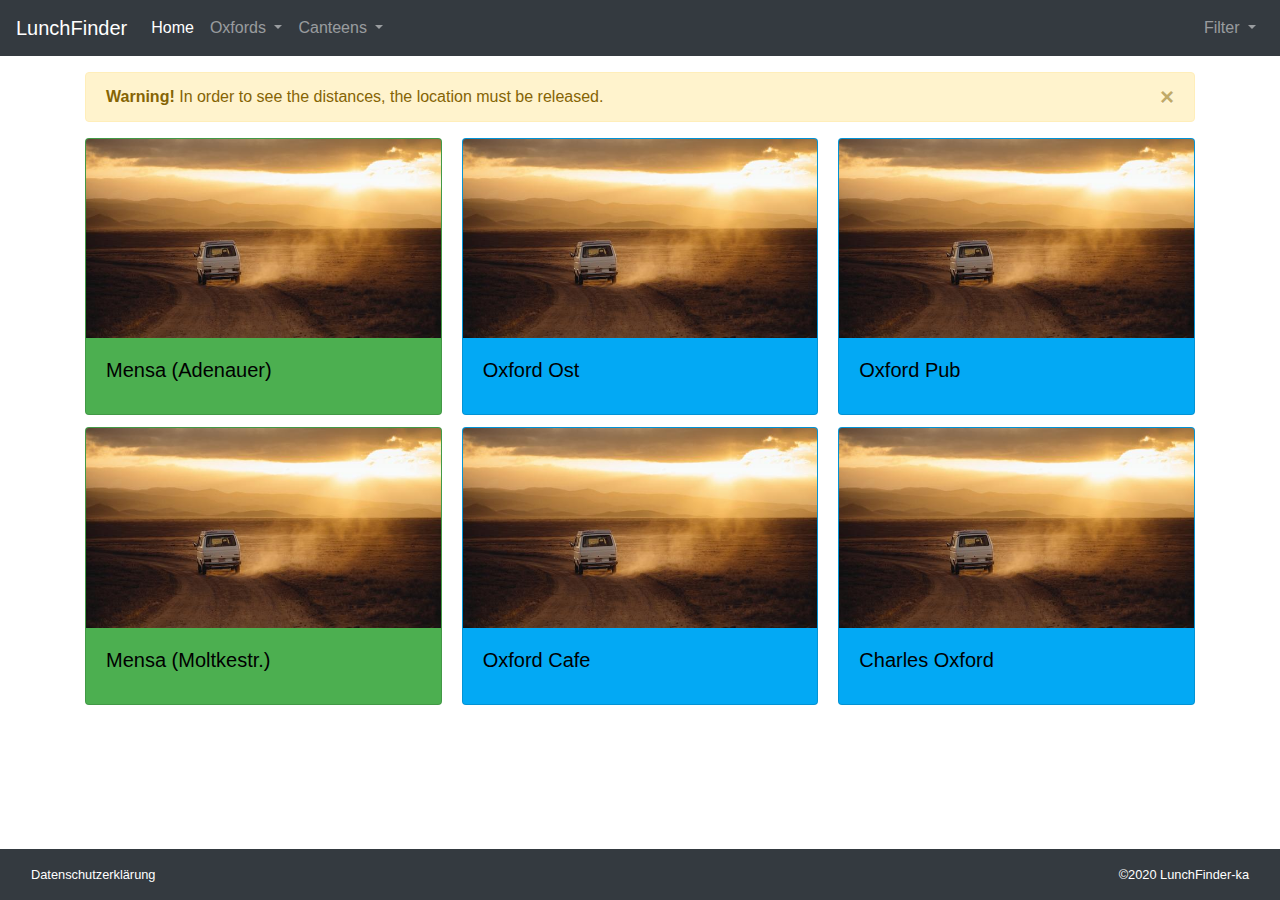
==== index.html @ defee705 "Added Error Messages for GeoLocation" ====
<!doctype html>
<html lang="en">
  <head>
    <meta name="viewport" content="width=device-width, initial-scale=1.0" />
    <meta name="theme-color" content="#363a40" />

    <!-- Bootstrap CSS 
      <link rel="stylesheet" type="text/css" href="css/bootstrap.css">
    -->
    <link rel="stylesheet" href="https://stackpath.bootstrapcdn.com/bootstrap/4.4.1/css/bootstrap.min.css" integrity="sha384-Vkoo8x4CGsO3+Hhxv8T/Q5PaXtkKtu6ug5TOeNV6gBiFeWPGFN9MuhOf23Q9Ifjh" crossorigin="anonymous">
    <link rel="stylesheet" type="text/css" href="css/custom.css">

    <title>LunchFinder</title>
    <link rel = "icon" type = "image/png" href = "https://img.icons8.com/material-outlined/24/000000/cutlery.png">
    <!-- For apple devices -->
    <link rel = "apple-touch-icon" type = "image/png" href = "https://img.icons8.com/material-outlined/24/000000/cutlery.png"/>
  </head>
  <body onload="init()">
    <nav class="navbar sticky-top navbar-expand-lg navbar-dark bg-dark">
            <a class="navbar-brand" href="index.html">LunchFinder</a>
            <button class="navbar-toggler" type="button" data-toggle="collapse" data-target="#navbarSupportedContent" aria-controls="navbarSupportedContent" aria-expanded="false" aria-label="Toggle navigation">
                <span class="navbar-toggler-icon"></span>
            </button>
            
            <div class="collapse navbar-collapse" id="navbarSupportedContent">
              <ul class="navbar-nav mr-auto">
                <li class="nav-item active">
                    <a class="nav-link" href="index.html">Home <span class="sr-only">(current)</span></a>
                </li>

                <li class="nav-item dropdown">
                  <a class="nav-link dropdown-toggle" href="#" id="navbarDropdown" role="button" data-toggle="dropdown" aria-haspopup="true" aria-expanded="false">
                    Oxfords
                  </a>
                  <div class="dropdown-menu" aria-labelledby="navbarDropdown">
                    <button class="dropdown-item" onclick="open_OxOst_site()">Oxford Ost</button>
                    <button class="dropdown-item" onclick="open_OxCafe_site()">Oxford Cafe</button>
                    <button class="dropdown-item" onclick="open_OxCharles_site()">Charles Oxford</button>
                    <div class="dropdown-divider"></div>
                    <button class="dropdown-item" onclick="open_OxPub_site()">Oxford Pub</button>
                  </div>
                </li>
                
                <li class="nav-item dropdown">
                  <a class="nav-link dropdown-toggle" href="#" id="navbarDropdown" role="button" data-toggle="dropdown" aria-haspopup="true" aria-expanded="false">
                    Canteens
                  </a>
                  <div class="dropdown-menu" aria-labelledby="navbarDropdown">
                    <button class="dropdown-item" onclick="open_MensaAdenauer_site()">Mensa (Adenauer)</button>
                    <button class="dropdown-item" onclick="open_MensaMoltke_site()">Mensa (Moltke)</button>
                  </div>
                </li>
              </ul>
              


              <ul class="navbar-nav ml-auto mt-2 mt-lg-0">
                <li class="nav-item dropdown">
                    <a class="nav-link dropdown-toggle" href="#" id="navbarDropdown" role="button" data-toggle="dropdown" aria-haspopup="true" aria-expanded="false">
                    Filter
                    </a>
                    <div class="dropdown-menu dropdown-menu-right" aria-labelledby="navbarDropdown">
                    <button class="dropdown-item" onclick="">Only Payable with Student-Card</button>
                    <button class="dropdown-item" onclick="">Only Oxfords</button>
                    <div class="dropdown-divider"></div>
                    </div>
                  </li>
              </ul>   
            </div>
      </nav>




      <div class="container pt-3 footerSpacing">
        <div id="warningSpace">

        </div>
        <div class="card-columns" id = "LocationList">
          

<!-- Mensen -->


          <li class="card bg-Mensa">
            <img class="card-img-top" src="LocationSites/Canteens/KIT_Mensa/images/Placeholder.jpg" alt="Card image cap" role="button" data-toggle="collapse" href="#collapseMensaAdenauer">
            <a class="card-body" role="button" data-toggle="collapse" href="#collapseMensaAdenauer">
              <h5 class="card-title">Mensa (Adenauer)<i class="float-right distanceColor" id="MensaAdenauerDis"></i></h5> 
            </a>

            <a class="collapse card-body text-center" id="collapseMensaAdenauer" role="button" data-toggle="collapse" href="#collapseMensaAdenauer">
              <p id="OxOst_Daily_1">
                <b>
                  Schwedische Köttbullar <br>
                </b>
                  mit Rahmsoße, Petersilienkartoffeln und Preiselbeeren
              </p>
              <p id="OxOst_Daily_2">
                <b>
                  Gemüse - Couscouspfanne <br>
                </b>
                  mit Joghurt - Ingwerdip
              </p>
                           
              <button onclick="open_Mensa_site()" type="button" class="btn btn-dark btn-lg btn-block mt-4">Show Menu</button>
            </a> 
          </li>
          
          
          
          <li class="card bg-Mensa">
            <img class="card-img-top" src="LocationSites/Canteens/Moltke_Mensa/images/Placeholder.jpg" alt="Card image cap" role="button" data-toggle="collapse" href="#collapseMensaMoltke">
            <a class="card-body" role="button" data-toggle="collapse" href="#collapseMensaMoltke">
              <h5 class="card-title">Mensa (Moltkestr.)<i class="float-right distanceColor" id="MensaMoltkeDis"></i></h5> 
            </a>

            <a class="collapse card-body text-center" id="collapseMensaMoltke" role="button" data-toggle="collapse" href="#collapseMensaMoltke">
              <p id="OxOst_Daily_1">
                <b>
                  Schwedische Köttbullar <br>
                </b>
                  mit Rahmsoße, Petersilienkartoffeln und Preiselbeeren
              </p>
              <p id="OxOst_Daily_2">
                <b>
                  Gemüse - Couscouspfanne <br>
                </b>
                  mit Joghurt - Ingwerdip
              </p>             
              <button onclick="open_Mensa_site()" type="button" class="btn btn-dark btn-lg btn-block mt-4">Show Menu</button>
            </a> 
          </li>



<!-- OXfords -->


          <li class="card bg-OxFord">
            <img class="card-img-top" src="LocationSites/Oxfords/OxfordOst/images/Placeholder.jpg" alt="Card image cap" role="button" data-toggle="collapse" href="#collapseOxOst">
            <a class="card-body" role="button" data-toggle="collapse" href="#collapseOxOst">
              <h5 class="card-title">Oxford Ost <i class="float-right distanceColor" id="OxOstDis"></i></h5> 
            </a>

            <a class="collapse card-body text-center" id="collapseOxOst" role="button" data-toggle="collapse" href="#collapseOxOst">
              <p id="OxOst_Daily_1">
                <b>
                  SPAGHETTI <br>
                </b>
                  mit eingelegten Tomaten, Rucola
                  & frisch geriebenem Parmesan
              </p>
              <p id="OxOst_Daily_2">
                <b>
                  LEICHTE SPÄTZLE <br>
                </b>
                  Käse-Gemüse Spätzle
                  an Beilagensalat
              </p>
              <p id="OxOst_Daily_3">
                <b>
                  DER ELSÄSSER <br>
                </b>
                  180 g Beef Burger mit Flammkuchen Creme,
                  Rucola & Speck dazu Pommes

              </p>              
              <button onclick="open_OxOst_site()" type="button" class="btn btn-dark btn-lg btn-block mt-4">Show Menu</button>
              <button onclick="open_OxOst_Map()" type="button" class="btn btn-success btn-lg btn-block mt-2">Show on Maps</button>
            </a> 
          </li>


          <li class="card  bg-OxFord">
            <img class="card-img-top" src="LocationSites/Oxfords/OxfordCafe/images/Placeholder.jpg" alt="Card image cap" role="button" data-toggle="collapse" href="#collapseOxCafe">
            <a class="card-body" role="button" data-toggle="collapse" href="#collapseOxCafe">
              <h5 class="card-title">Oxford Cafe <i class="float-right distanceColor" id="OxCafeDis"></i></h5> 
            </a>

            <a class="collapse card-body text-center" id="collapseOxCafe" role="button" data-toggle="collapse" href="#collapseOxCafe">
              <p id="OxOst_Daily_1">
                <b>
                  SPAGHETTI <br>
                </b>
                  mit eingelegten Tomaten, Rucola
                  & frisch geriebenem Parmesan
              </p>
              <p id="OxOst_Daily_2">
                <b>
                  LEICHTE SPÄTZLE <br>
                </b>
                  Käse-Gemüse Spätzle
                  an Beilagensalat
              </p>
              <p id="OxOst_Daily_3">
                <b>
                  DER ELSÄSSER <br>
                </b>
                  180 g Beef Burger mit Flammkuchen Creme,
                  Rucola & Speck dazu Pommes

              </p>              
              <button onclick="open_OxCafe_site()" type="button" class="btn btn-dark btn-lg btn-block mt-4">Show Menu</button>
            </a> 
          </li>

          <li class="card bg-OxFord">
            <img class="card-img-top" src="LocationSites/Oxfords/OxfordPub/images/Placeholder.jpg" alt="Card image cap" role="button" data-toggle="collapse" href="#collapseOxPub">
            <a class="card-body" role="button" data-toggle="collapse" href="#collapseOxPub">
              <h5 class="card-title">Oxford Pub <i class="float-right text-danger" id="OxPubDis"></i></h5> 
            </a>

              <a class="collapse card-body text-center" id="collapseOxPub" role="button" data-toggle="collapse" href="#collapseOxPub">
                <p id="OxOst_Daily_1">
                  <b>
                    SPAGHETTI <br>
                  </b>
                    mit eingelegten Tomaten, Rucola
                    & frisch geriebenem Parmesan
                </p>
                <p id="OxOst_Daily_2">
                  <b>
                    LEICHTE SPÄTZLE <br>
                  </b>
                    Käse-Gemüse Spätzle
                    an Beilagensalat
                </p>
                <p id="OxOst_Daily_3">
                  <b>
                    DER ELSÄSSER <br>
                  </b>
                    180 g Beef Burger mit Flammkuchen Creme,
                    Rucola & Speck dazu Pommes
  
                </p>              
                <button onclick="open_OxOst_site()" type="button" class="btn btn-dark btn-lg btn-block mt-4">Show Menu</button>
              </a> 
          </li>


          <li class="card bg-OxFord">
            <img class="card-img-top" src="LocationSites/Oxfords/OxfordCharles/images/Placeholder.jpg" alt="Card image cap" role="button" data-toggle="collapse" href="#collapseOxCharles">
            <a class="card-body" role="button" data-toggle="collapse" href="#collapseOxCharles">
              <h5 class="card-title">Charles Oxford <i class="float-right text-danger" id="OxCharlesDis"></i></h5> 
            </a>


              <a class="collapse card-body text-center" id="collapseOxCharles" role="button" data-toggle="collapse" href="#collapseOxCharles">
              <p id="OxOst_Daily_1">
                <b>
                  SPAGHETTI <br>
                </b>
                  mit eingelegten Tomaten, Rucola
                  & frisch geriebenem Parmesan
              </p>
              <p id="OxOst_Daily_2">
                <b>
                  LEICHTE SPÄTZLE <br>
                </b>
                  Käse-Gemüse Spätzle
                  an Beilagensalat
              </p>
              <p id="OxOst_Daily_3">
                <b>
                  DER ELSÄSSER <br>
                </b>
                  180 g Beef Burger mit Flammkuchen Creme,
                  Rucola & Speck dazu Pommes

              </p>              
              <button onclick="open_OxOst_site()" type="button" class="btn btn-dark btn-lg btn-block mt-4">Show Menu</button>
            </a> 
          </li>

        </div>
      </div>





      <footer class="footer bg-dark text-white">
        <div class="container-fluid">
            <div class="row">
                <a class="col text-left small" href="Datenschutzerklaerung.html">Datenschutzerklärung</a>
                <div class="col text-right small align-self-end">©2020 LunchFinder-ka</div>
            </div>
        </div>
    </footer>



    <!-- Optional JavaScript -->
    <script src="js/LocationSort.js"> </script>
    <script src="js/Websites.js"> </script>
    <script src="js/SortLocationListByScreenSize.js"> </script>
    <!-- jQuery first, then Popper.js, then Bootstrap JS -->
    <script src="https://code.jquery.com/jquery-3.4.1.slim.min.js" integrity="sha384-J6qa4849blE2+poT4WnyKhv5vZF5SrPo0iEjwBvKU7imGFAV0wwj1yYfoRSJoZ+n" crossorigin="anonymous"></script>
    <script src="https://cdn.jsdelivr.net/npm/popper.js@1.16.0/dist/umd/popper.min.js" integrity="sha384-Q6E9RHvbIyZFJoft+2mJbHaEWldlvI9IOYy5n3zV9zzTtmI3UksdQRVvoxMfooAo" crossorigin="anonymous"></script>
    <script src="https://stackpath.bootstrapcdn.com/bootstrap/4.4.1/js/bootstrap.min.js" integrity="sha384-wfSDF2E50Y2D1uUdj0O3uMBJnjuUD4Ih7YwaYd1iqfktj0Uod8GCExl3Og8ifwB6" crossorigin="anonymous"></script>

  </body>
</html>
---- css/custom.css ----
a {
    color: #000000;
    text-decoration: none;
    background-color: transparent;
  }
  
.card a:hover {
color: #000000;
text-decoration: none;
background-color: transparent;
}

.card img {
    max-height: 200px;
}


.card-columns .card {
    margin-bottom: 0.75rem;
  }

  
  @media screen and (min-width: 576px) {
    .card-columns {
      -webkit-column-count: 1;
      -moz-column-count: 1;
      column-count: 1;
      -webkit-column-gap: 1.25rem;
      -moz-column-gap: 1.25rem;
      column-gap: 1.25rem;
      orphans: 1;
      widows: 1;
    }
    .card-columns .card {
      display: inline-flex;
      width: 100%;
    }
  }
  @media screen and (min-width: 768px) {
    .card-columns {
      -webkit-column-count: 2;
      -moz-column-count: 2;
      column-count: 2;
      -webkit-column-gap: 1.25rem;
      -moz-column-gap: 1.25rem;
      column-gap: 1.25rem;
      /*next params has to be the half the number of cards*/
      orphans: 3;
      widows: 3;
    }
    .card-columns .card {
      display: inline-flex;
      width: 100%;
    }
  }
  @media screen and (min-width: 1200px) {
    .card-columns {
      -webkit-column-count: 3;
      -moz-column-count: 3;
      column-count: 3;
      -webkit-column-gap: 1.25rem;
      -moz-column-gap: 1.25rem;
      column-gap: 1.25rem;
      orphans: 2;
      widows: 2;
      
    }
    .card-columns .card {
      display: inline-flex;
      width: 100%;
    }
  }

  .card-body {
    -ms-flex: 1 1 auto;
    flex: 1 1 auto;
    min-height: 1px;
    padding: 1.25rem;
  }


  .distanceColor {
    color: #DD2C00 !important;
  }

  .bg-OxFord {
    background-color: #03A9F4 !important;
  }
  
  .bg-Mensa {
    background-color: #4CAF50 !important;
  }




/* Background pattern from Toptal Subtle Patterns */
.Info-Container{
  background-image: url(../images/infobackground.png);
}
/* Background pattern from Toptal Subtle Patterns */
.Menu-Container{
  background-image: url(../images/infoBackgroundDark.png);
  padding-bottom: 4rem;
}
@media screen and (max-width: 350px) {
  .Menu-Container {
    padding-bottom: 5rem;
  }
}


.opening-table{
  max-width: 540px;
}

.icon{
  display: block;
  margin-left: auto;
  margin-right: auto;
  margin-bottom: 25px;
}

#MenuTitle {
  font-size: 3rem;
}
@media screen and (min-width: 576px) {
  #MenuTitle {
    font-size: 4rem;
  }
}
@media screen and (min-width: 992px) {
  #MenuTitle {
    font-size: 5rem;
  }
}

.embed-responsive {
  position: relative;
  display: block;
  height: 0;
  padding: 0;
  overflow: hidden;
}



/* Footer */

html {
  height: 100%;
  box-sizing: border-box;
}

*,
*:before,
*:after {
  box-sizing: inherit;
}


body {
  position: relative;
  min-height: 100%;
}

.footerSpacing {
  padding-bottom: 4rem;
}
@media screen and (max-width: 350px) {
  .footerSpacing {
    padding-bottom: 5rem;
  }
}

.footer {
  position: absolute;
  right: 0;
  bottom: 0;
  left: 0;
  padding: 1rem;
  background-color: #efefef;
  text-align: center;
}
.footer a {
  color: white;
}
.footer a:hover {
  color: rgb(170, 170, 170);
}
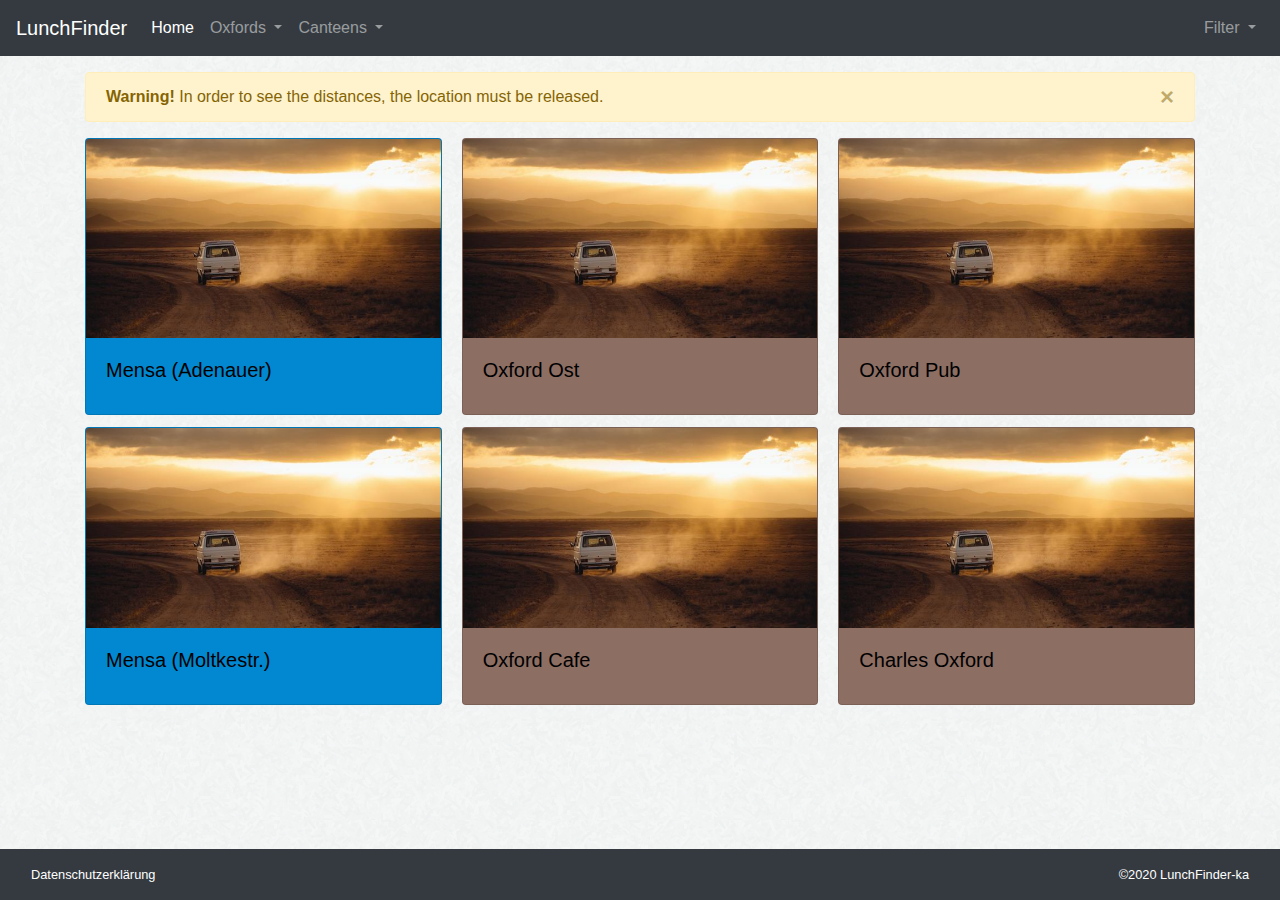
==== commit e52d471e: "indexBackground & new CardColors" ====
--- a/index.html
+++ b/index.html
@@ -15,7 +15,7 @@
     <!-- For apple devices -->
     <link rel = "apple-touch-icon" type = "image/png" href = "https://img.icons8.com/material-outlined/24/000000/cutlery.png"/>
   </head>
-  <body onload="init()">
+  <body onload="init()" id="indexBody">
     <nav class="navbar sticky-top navbar-expand-lg navbar-dark bg-dark">
             <a class="navbar-brand" href="index.html">LunchFinder</a>
             <button class="navbar-toggler" type="button" data-toggle="collapse" data-target="#navbarSupportedContent" aria-controls="navbarSupportedContent" aria-expanded="false" aria-label="Toggle navigation">
@@ -71,7 +71,6 @@
 
 
 
-
       <div class="container pt-3 footerSpacing">
         <div id="warningSpace">
 
@@ -207,7 +206,7 @@
           <li class="card bg-OxFord">
             <img class="card-img-top" src="LocationSites/Oxfords/OxfordPub/images/Placeholder.jpg" alt="Card image cap" role="button" data-toggle="collapse" href="#collapseOxPub">
             <a class="card-body" role="button" data-toggle="collapse" href="#collapseOxPub">
-              <h5 class="card-title">Oxford Pub <i class="float-right text-danger" id="OxPubDis"></i></h5> 
+              <h5 class="card-title">Oxford Pub <i class="float-right distanceColor" id="OxPubDis"></i></h5> 
             </a>
 
               <a class="collapse card-body text-center" id="collapseOxPub" role="button" data-toggle="collapse" href="#collapseOxPub">
@@ -241,7 +240,7 @@
           <li class="card bg-OxFord">
             <img class="card-img-top" src="LocationSites/Oxfords/OxfordCharles/images/Placeholder.jpg" alt="Card image cap" role="button" data-toggle="collapse" href="#collapseOxCharles">
             <a class="card-body" role="button" data-toggle="collapse" href="#collapseOxCharles">
-              <h5 class="card-title">Charles Oxford <i class="float-right text-danger" id="OxCharlesDis"></i></h5> 
+              <h5 class="card-title">Charles Oxford <i class="float-right distanceColor" id="OxCharlesDis"></i></h5> 
             </a>
 
 
--- a/css/custom.css
+++ b/css/custom.css
@@ -82,19 +82,29 @@
 
   .distanceColor {
     color: #DD2C00 !important;
+    color: rgb(221, 0, 0) !important;
   }
 
   .bg-OxFord {
     background-color: #03A9F4 !important;
+    background-color: rgb(153, 119, 24) !important;
+    background-color: #8D6E63 !important;
+
   }
   
   .bg-Mensa {
     background-color: #4CAF50 !important;
-  }
-
-
-
-
+    background-color: rgb(62, 109, 170) !important;
+    background-color: #0288D1 !important;
+  }
+
+
+
+
+/* Background pattern from Toptal Subtle Patterns */
+#indexBody{
+  background-image: url(../images/infobackground.png);
+}
 /* Background pattern from Toptal Subtle Patterns */
 .Info-Container{
   background-image: url(../images/infobackground.png);
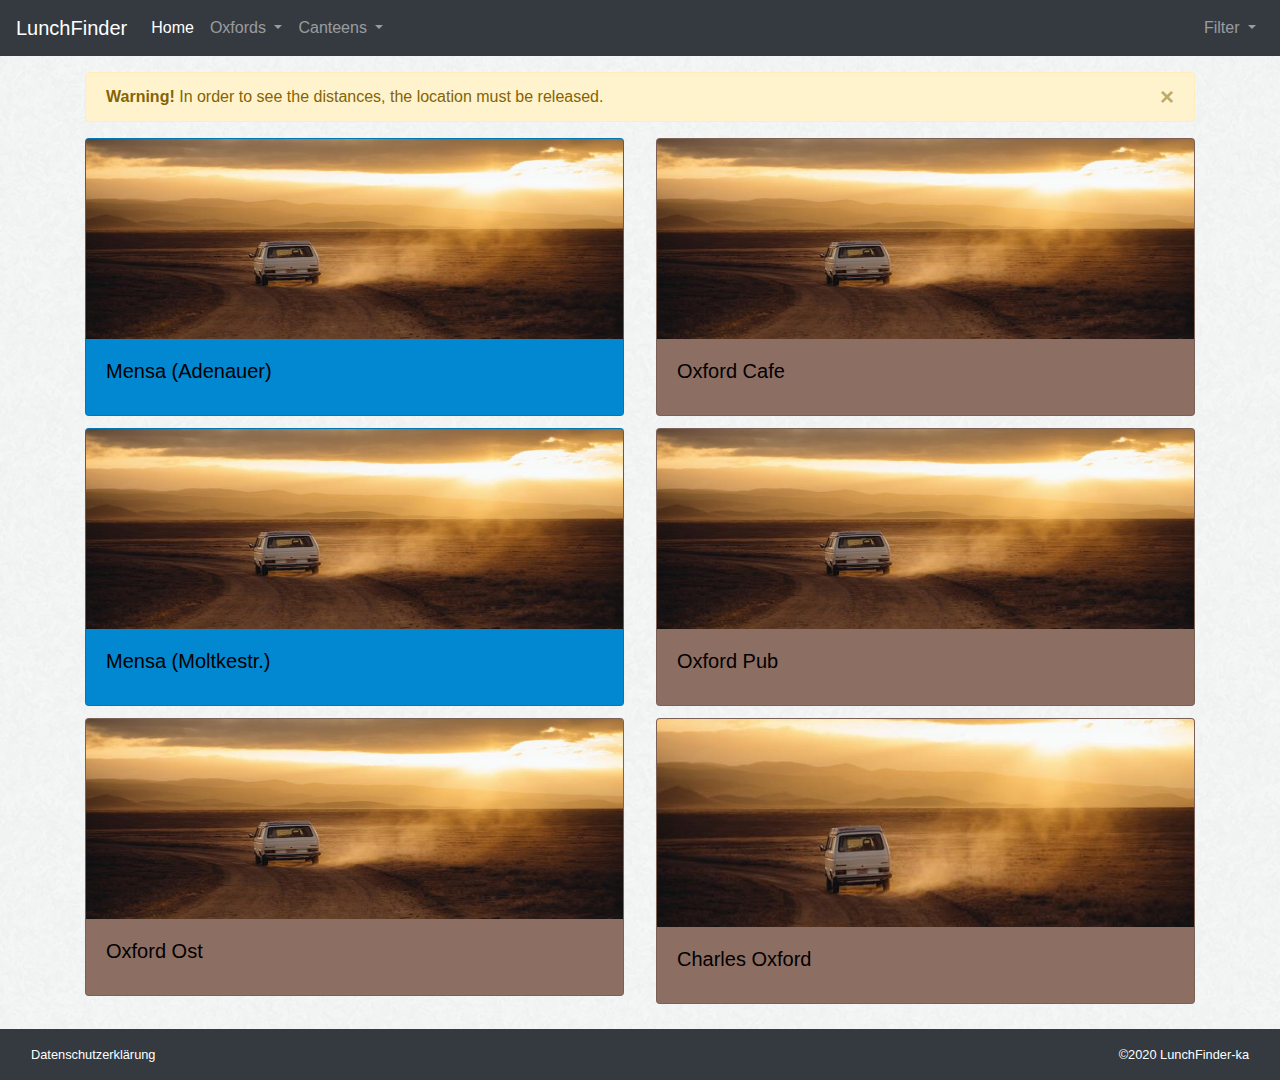
==== commit e8759ca1: "Test of scalable images in cards" ====
--- a/index.html
+++ b/index.html
@@ -238,7 +238,7 @@
 
 
           <li class="card bg-OxFord">
-            <img class="card-img-top" src="LocationSites/Oxfords/OxfordCharles/images/Placeholder.jpg" alt="Card image cap" role="button" data-toggle="collapse" href="#collapseOxCharles">
+            <a class="card-img-top" id='OxOstCarousel1' alt="Card image cap" role="button" data-toggle="collapse" href="#collapseOxCharles">
             <a class="card-body" role="button" data-toggle="collapse" href="#collapseOxCharles">
               <h5 class="card-title">Charles Oxford <i class="float-right distanceColor" id="OxCharlesDis"></i></h5> 
             </a>
--- a/css/custom.css
+++ b/css/custom.css
@@ -56,14 +56,14 @@
   }
   @media screen and (min-width: 1200px) {
     .card-columns {
-      -webkit-column-count: 3;
-      -moz-column-count: 3;
-      column-count: 3;
-      -webkit-column-gap: 1.25rem;
-      -moz-column-gap: 1.25rem;
-      column-gap: 1.25rem;
-      orphans: 2;
-      widows: 2;
+      -webkit-column-count: 2;
+      -moz-column-count: 2;
+      column-count: 2;
+      -webkit-column-gap: 2rem;
+      -moz-column-gap: 2rem;
+      column-gap: 2rem;
+      orphans: 3;
+      widows: 3;
       
     }
     .card-columns .card {
@@ -201,3 +201,11 @@
 }
 
 
+#OxOstCarousel1 {
+  background-image: url("../LocationSites/Oxfords/OxfordCharles/images/Placeholder.jpg");
+  height: 13rem;
+  width: 100%;
+  background-repeat: no-repeat;
+  background-position: 50% 50%;
+  background-size: cover;
+ }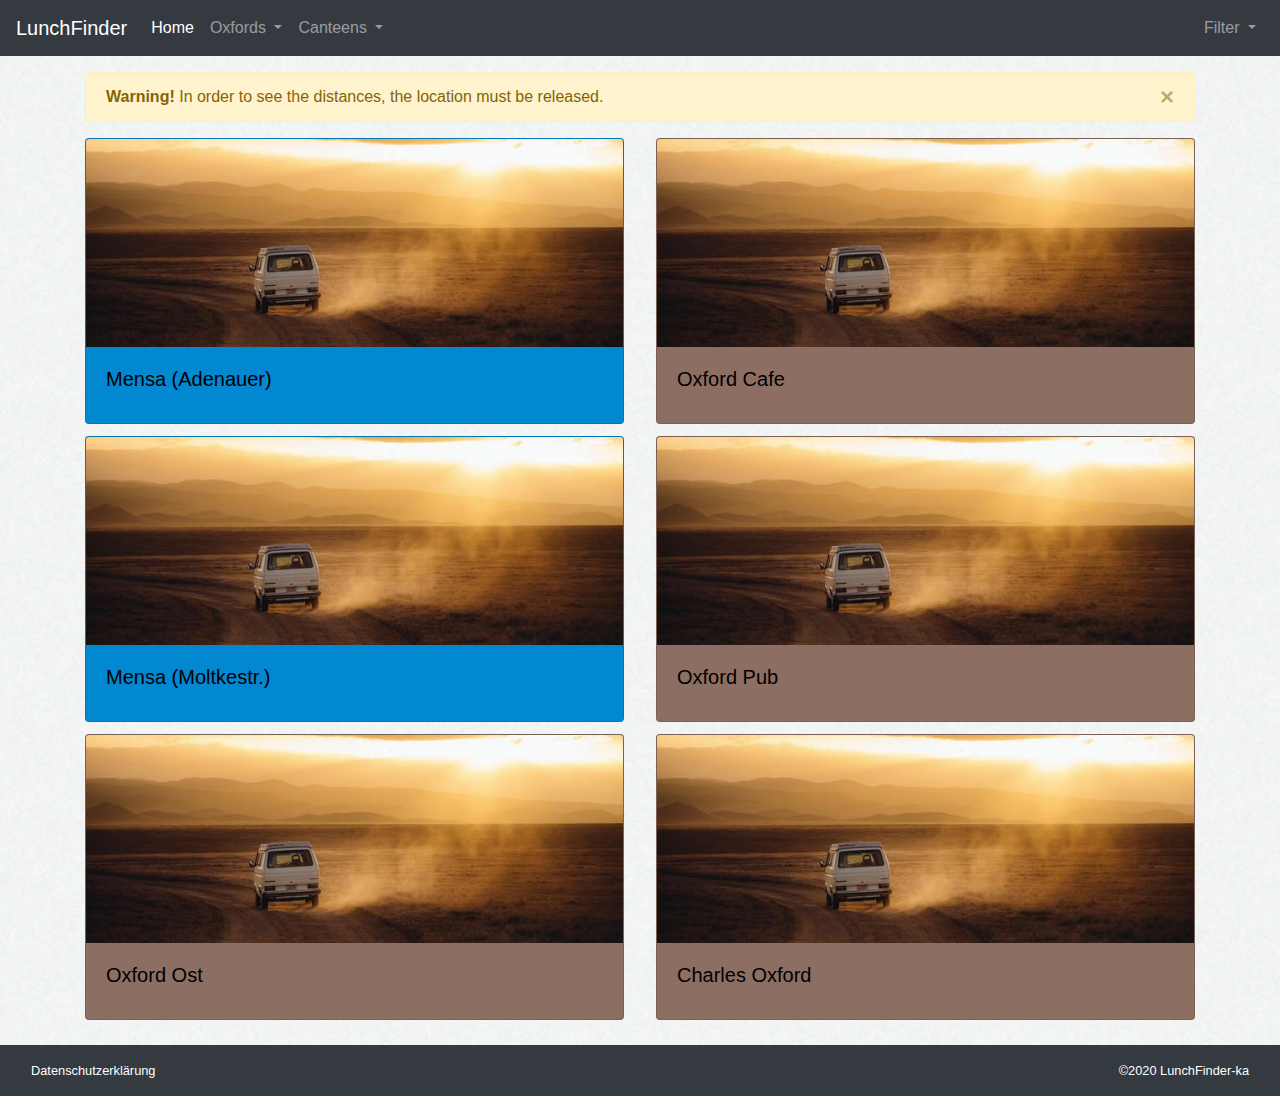
==== commit 06293fb3: "Scalable images for all Cards" ====
--- a/index.html
+++ b/index.html
@@ -9,6 +9,7 @@
     -->
     <link rel="stylesheet" href="https://stackpath.bootstrapcdn.com/bootstrap/4.4.1/css/bootstrap.min.css" integrity="sha384-Vkoo8x4CGsO3+Hhxv8T/Q5PaXtkKtu6ug5TOeNV6gBiFeWPGFN9MuhOf23Q9Ifjh" crossorigin="anonymous">
     <link rel="stylesheet" type="text/css" href="css/custom.css">
+    <link rel="stylesheet" type="text/css" href="previewImages.css">
 
     <title>LunchFinder</title>
     <link rel = "icon" type = "image/png" href = "https://img.icons8.com/material-outlined/24/000000/cutlery.png">
@@ -82,7 +83,7 @@
 
 
           <li class="card bg-Mensa">
-            <img class="card-img-top" src="LocationSites/Canteens/KIT_Mensa/images/Placeholder.jpg" alt="Card image cap" role="button" data-toggle="collapse" href="#collapseMensaAdenauer">
+            <a class="card-img-top" id='MensaAdenauerImage' alt="Card image cap" role="button" data-toggle="collapse" href="#collapseOxCharles">
             <a class="card-body" role="button" data-toggle="collapse" href="#collapseMensaAdenauer">
               <h5 class="card-title">Mensa (Adenauer)<i class="float-right distanceColor" id="MensaAdenauerDis"></i></h5> 
             </a>
@@ -108,7 +109,7 @@
           
           
           <li class="card bg-Mensa">
-            <img class="card-img-top" src="LocationSites/Canteens/Moltke_Mensa/images/Placeholder.jpg" alt="Card image cap" role="button" data-toggle="collapse" href="#collapseMensaMoltke">
+            <a class="card-img-top" id='MensaMoltkeImage' alt="Card image cap" role="button" data-toggle="collapse" href="#collapseOxCharles">
             <a class="card-body" role="button" data-toggle="collapse" href="#collapseMensaMoltke">
               <h5 class="card-title">Mensa (Moltkestr.)<i class="float-right distanceColor" id="MensaMoltkeDis"></i></h5> 
             </a>
@@ -136,7 +137,7 @@
 
 
           <li class="card bg-OxFord">
-            <img class="card-img-top" src="LocationSites/Oxfords/OxfordOst/images/Placeholder.jpg" alt="Card image cap" role="button" data-toggle="collapse" href="#collapseOxOst">
+            <a class="card-img-top" id='OxOstImage' alt="Card image cap" role="button" data-toggle="collapse" href="#collapseOxCharles">
             <a class="card-body" role="button" data-toggle="collapse" href="#collapseOxOst">
               <h5 class="card-title">Oxford Ost <i class="float-right distanceColor" id="OxOstDis"></i></h5> 
             </a>
@@ -171,7 +172,7 @@
 
 
           <li class="card  bg-OxFord">
-            <img class="card-img-top" src="LocationSites/Oxfords/OxfordCafe/images/Placeholder.jpg" alt="Card image cap" role="button" data-toggle="collapse" href="#collapseOxCafe">
+            <a class="card-img-top" id='OxCafeImage' alt="Card image cap" role="button" data-toggle="collapse" href="#collapseOxCharles">
             <a class="card-body" role="button" data-toggle="collapse" href="#collapseOxCafe">
               <h5 class="card-title">Oxford Cafe <i class="float-right distanceColor" id="OxCafeDis"></i></h5> 
             </a>
@@ -204,7 +205,7 @@
           </li>
 
           <li class="card bg-OxFord">
-            <img class="card-img-top" src="LocationSites/Oxfords/OxfordPub/images/Placeholder.jpg" alt="Card image cap" role="button" data-toggle="collapse" href="#collapseOxPub">
+            <a class="card-img-top" id='OxPubImage' alt="Card image cap" role="button" data-toggle="collapse" href="#collapseOxCharles">
             <a class="card-body" role="button" data-toggle="collapse" href="#collapseOxPub">
               <h5 class="card-title">Oxford Pub <i class="float-right distanceColor" id="OxPubDis"></i></h5> 
             </a>
@@ -238,7 +239,7 @@
 
 
           <li class="card bg-OxFord">
-            <a class="card-img-top" id='OxOstCarousel1' alt="Card image cap" role="button" data-toggle="collapse" href="#collapseOxCharles">
+            <a class="card-img-top" id='OxCharlesImage' alt="Card image cap" role="button" data-toggle="collapse" href="#collapseOxCharles">
             <a class="card-body" role="button" data-toggle="collapse" href="#collapseOxCharles">
               <h5 class="card-title">Charles Oxford <i class="float-right distanceColor" id="OxCharlesDis"></i></h5> 
             </a>
--- a/css/custom.css
+++ b/css/custom.css
@@ -198,14 +198,4 @@
 }
 .footer a:hover {
   color: rgb(170, 170, 170);
-}
-
-
-#OxOstCarousel1 {
-  background-image: url("../LocationSites/Oxfords/OxfordCharles/images/Placeholder.jpg");
-  height: 13rem;
-  width: 100%;
-  background-repeat: no-repeat;
-  background-position: 50% 50%;
-  background-size: cover;
- }+}--- a/previewImages.css
+++ b/previewImages.css
@@ -0,0 +1,53 @@
+
+
+#MensaAdenauerImage {
+    background-image: url("LocationSites/Canteens/KIT_Mensa/images/Placeholder.jpg");
+    height: 13rem;
+    width: 100%;
+    background-repeat: no-repeat;
+    background-position: 50% 50%;
+    background-size: cover;
+}
+#MensaMoltkeImage {
+    background-image: url("LocationSites/Canteens/Moltke_Mensa/images/Placeholder.jpg");
+    height: 13rem;
+    width: 100%;
+    background-repeat: no-repeat;
+    background-position: 50% 50%;
+    background-size: cover;
+}
+
+
+
+#OxOstImage {
+    background-image: url("LocationSites/Oxfords/OxfordOst/images/Placeholder.jpg");
+    height: 13rem;
+    width: 100%;
+    background-repeat: no-repeat;
+    background-position: 50% 50%;
+    background-size: cover;
+}
+#OxCafeImage {
+    background-image: url("LocationSites/Oxfords/OxfordCafe/images/Placeholder.jpg");
+    height: 13rem;
+    width: 100%;
+    background-repeat: no-repeat;
+    background-position: 50% 50%;
+    background-size: cover;
+}
+#OxPubImage {
+    background-image: url("LocationSites/Oxfords/OxfordPub/images/Placeholder.jpg");
+    height: 13rem;
+    width: 100%;
+    background-repeat: no-repeat;
+    background-position: 50% 50%;
+    background-size: cover;
+}
+#OxCharlesImage {
+    background-image: url("LocationSites/Oxfords/OxfordCharles/images/Placeholder.jpg");
+    height: 13rem;
+    width: 100%;
+    background-repeat: no-repeat;
+    background-position: 50% 50%;
+    background-size: cover;
+}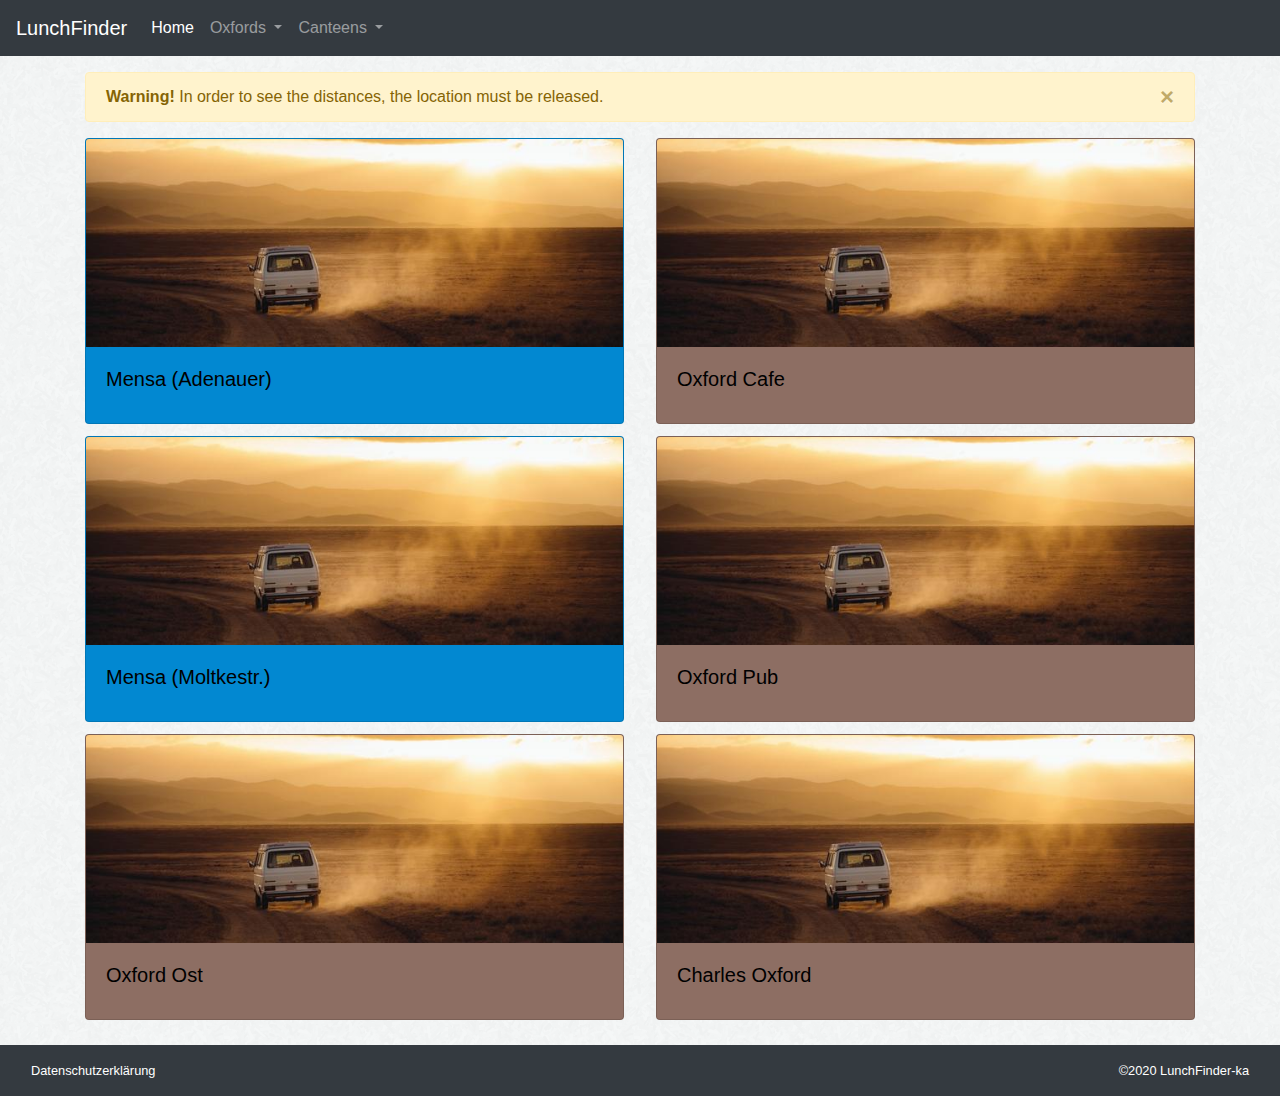
==== commit 00b951aa: "Prototyp edits" ====
--- a/index.html
+++ b/index.html
@@ -55,7 +55,7 @@
               
 
 
-              <ul class="navbar-nav ml-auto mt-2 mt-lg-0">
+              <!-- <ul class="navbar-nav ml-auto mt-2 mt-lg-0">
                 <li class="nav-item dropdown">
                     <a class="nav-link dropdown-toggle" href="#" id="navbarDropdown" role="button" data-toggle="dropdown" aria-haspopup="true" aria-expanded="false">
                     Filter
@@ -66,7 +66,7 @@
                     <div class="dropdown-divider"></div>
                     </div>
                   </li>
-              </ul>   
+              </ul>    -->
             </div>
       </nav>
 
@@ -83,7 +83,7 @@
 
 
           <li class="card bg-Mensa">
-            <a class="card-img-top" id='MensaAdenauerImage' alt="Card image cap" role="button" data-toggle="collapse" href="#collapseOxCharles">
+            <a class="card-img-top" id='MensaAdenauerImage' alt="Card image cap" role="button" data-toggle="collapse" href="#collapseMensaAdenauer">
             <a class="card-body" role="button" data-toggle="collapse" href="#collapseMensaAdenauer">
               <h5 class="card-title">Mensa (Adenauer)<i class="float-right distanceColor" id="MensaAdenauerDis"></i></h5> 
             </a>
@@ -91,25 +91,26 @@
             <a class="collapse card-body text-center" id="collapseMensaAdenauer" role="button" data-toggle="collapse" href="#collapseMensaAdenauer">
               <p id="OxOst_Daily_1">
                 <b>
-                  Schwedische Köttbullar <br>
-                </b>
-                  mit Rahmsoße, Petersilienkartoffeln und Preiselbeeren
-              </p>
-              <p id="OxOst_Daily_2">
-                <b>
-                  Gemüse - Couscouspfanne <br>
-                </b>
-                  mit Joghurt - Ingwerdip
+                  Hähnchengeschnetzeltes <br>
+                </b>
+                  mit Reis
+              </p>
+              <p id="OxOst_Daily_2">
+                <b>
+                  Sojageschnetzeltes <br>
+                </b>
+                  mit Reis
               </p>
                            
-              <button onclick="open_Mensa_site()" type="button" class="btn btn-dark btn-lg btn-block mt-4">Show Menu</button>
+              <button onclick="open_MensaAdenauer_site()" type="button" class="btn btn-dark btn-lg btn-block mt-4">Show Menu</button>
+              <button onclick="open_MensaAdenauer_Map()" type="button" class="btn btn-success btn-lg btn-block mt-2">Show on Maps</button>
             </a> 
           </li>
           
           
           
           <li class="card bg-Mensa">
-            <a class="card-img-top" id='MensaMoltkeImage' alt="Card image cap" role="button" data-toggle="collapse" href="#collapseOxCharles">
+            <a class="card-img-top" id='MensaMoltkeImage' alt="Card image cap" role="button" data-toggle="collapse" href="#collapseMensaMoltke">
             <a class="card-body" role="button" data-toggle="collapse" href="#collapseMensaMoltke">
               <h5 class="card-title">Mensa (Moltkestr.)<i class="float-right distanceColor" id="MensaMoltkeDis"></i></h5> 
             </a>
@@ -127,7 +128,9 @@
                 </b>
                   mit Joghurt - Ingwerdip
               </p>             
-              <button onclick="open_Mensa_site()" type="button" class="btn btn-dark btn-lg btn-block mt-4">Show Menu</button>
+              <button onclick="open_MensaMoltke_site()" type="button" class="btn btn-dark btn-lg btn-block mt-4" disabled>Show Menu</button>
+              <button onclick="open_MensaMoltke_Map()" type="button" class="btn btn-success btn-lg btn-block mt-2">Show on Maps</button>
+
             </a> 
           </li>
 
@@ -137,7 +140,7 @@
 
 
           <li class="card bg-OxFord">
-            <a class="card-img-top" id='OxOstImage' alt="Card image cap" role="button" data-toggle="collapse" href="#collapseOxCharles">
+            <a class="card-img-top" id='OxOstImage' alt="Card image cap" role="button" data-toggle="collapse" href="#collapseOxOst">
             <a class="card-body" role="button" data-toggle="collapse" href="#collapseOxOst">
               <h5 class="card-title">Oxford Ost <i class="float-right distanceColor" id="OxOstDis"></i></h5> 
             </a>
@@ -172,7 +175,7 @@
 
 
           <li class="card  bg-OxFord">
-            <a class="card-img-top" id='OxCafeImage' alt="Card image cap" role="button" data-toggle="collapse" href="#collapseOxCharles">
+            <a class="card-img-top" id='OxCafeImage' alt="Card image cap" role="button" data-toggle="collapse" href="#collapseOxCafe">
             <a class="card-body" role="button" data-toggle="collapse" href="#collapseOxCafe">
               <h5 class="card-title">Oxford Cafe <i class="float-right distanceColor" id="OxCafeDis"></i></h5> 
             </a>
@@ -201,11 +204,12 @@
 
               </p>              
               <button onclick="open_OxCafe_site()" type="button" class="btn btn-dark btn-lg btn-block mt-4">Show Menu</button>
+              <button onclick="open_OxCafe_Map()" type="button" class="btn btn-success btn-lg btn-block mt-2">Show on Maps</button>
             </a> 
           </li>
 
           <li class="card bg-OxFord">
-            <a class="card-img-top" id='OxPubImage' alt="Card image cap" role="button" data-toggle="collapse" href="#collapseOxCharles">
+            <a class="card-img-top" id='OxPubImage' alt="Card image cap" role="button" data-toggle="collapse" href="#collapseOxPub">
             <a class="card-body" role="button" data-toggle="collapse" href="#collapseOxPub">
               <h5 class="card-title">Oxford Pub <i class="float-right distanceColor" id="OxPubDis"></i></h5> 
             </a>
@@ -233,7 +237,9 @@
                     Rucola & Speck dazu Pommes
   
                 </p>              
-                <button onclick="open_OxOst_site()" type="button" class="btn btn-dark btn-lg btn-block mt-4">Show Menu</button>
+                <button onclick="open_OxPub_site()" type="button" class="btn btn-dark btn-lg btn-block mt-4">Show Menu</button>
+                <button onclick="open_OxPub_Map()" type="button" class="btn btn-success btn-lg btn-block mt-2">Show on Maps</button>
+
               </a> 
           </li>
 
@@ -268,7 +274,8 @@
                   Rucola & Speck dazu Pommes
 
               </p>              
-              <button onclick="open_OxOst_site()" type="button" class="btn btn-dark btn-lg btn-block mt-4">Show Menu</button>
+              <button onclick="open_OxCharles_site()" type="button" class="btn btn-dark btn-lg btn-block mt-4">Show Menu</button>
+              <button onclick="open_OxCharles_Map()" type="button" class="btn btn-success btn-lg btn-block mt-2">Show on Maps</button>
             </a> 
           </li>
 
@@ -292,7 +299,7 @@
 
     <!-- Optional JavaScript -->
     <script src="js/LocationSort.js"> </script>
-    <script src="js/Websites.js"> </script>
+    <script src="indexLocationButtonAndNavbarFunctions.js"> </script>
     <script src="js/SortLocationListByScreenSize.js"> </script>
     <!-- jQuery first, then Popper.js, then Bootstrap JS -->
     <script src="https://code.jquery.com/jquery-3.4.1.slim.min.js" integrity="sha384-J6qa4849blE2+poT4WnyKhv5vZF5SrPo0iEjwBvKU7imGFAV0wwj1yYfoRSJoZ+n" crossorigin="anonymous"></script>
--- a/css/custom.css
+++ b/css/custom.css
@@ -108,6 +108,7 @@
 /* Background pattern from Toptal Subtle Patterns */
 .Info-Container{
   background-image: url(../images/infobackground.png);
+  padding-bottom: 1rem;
 }
 /* Background pattern from Toptal Subtle Patterns */
 .Menu-Container{
